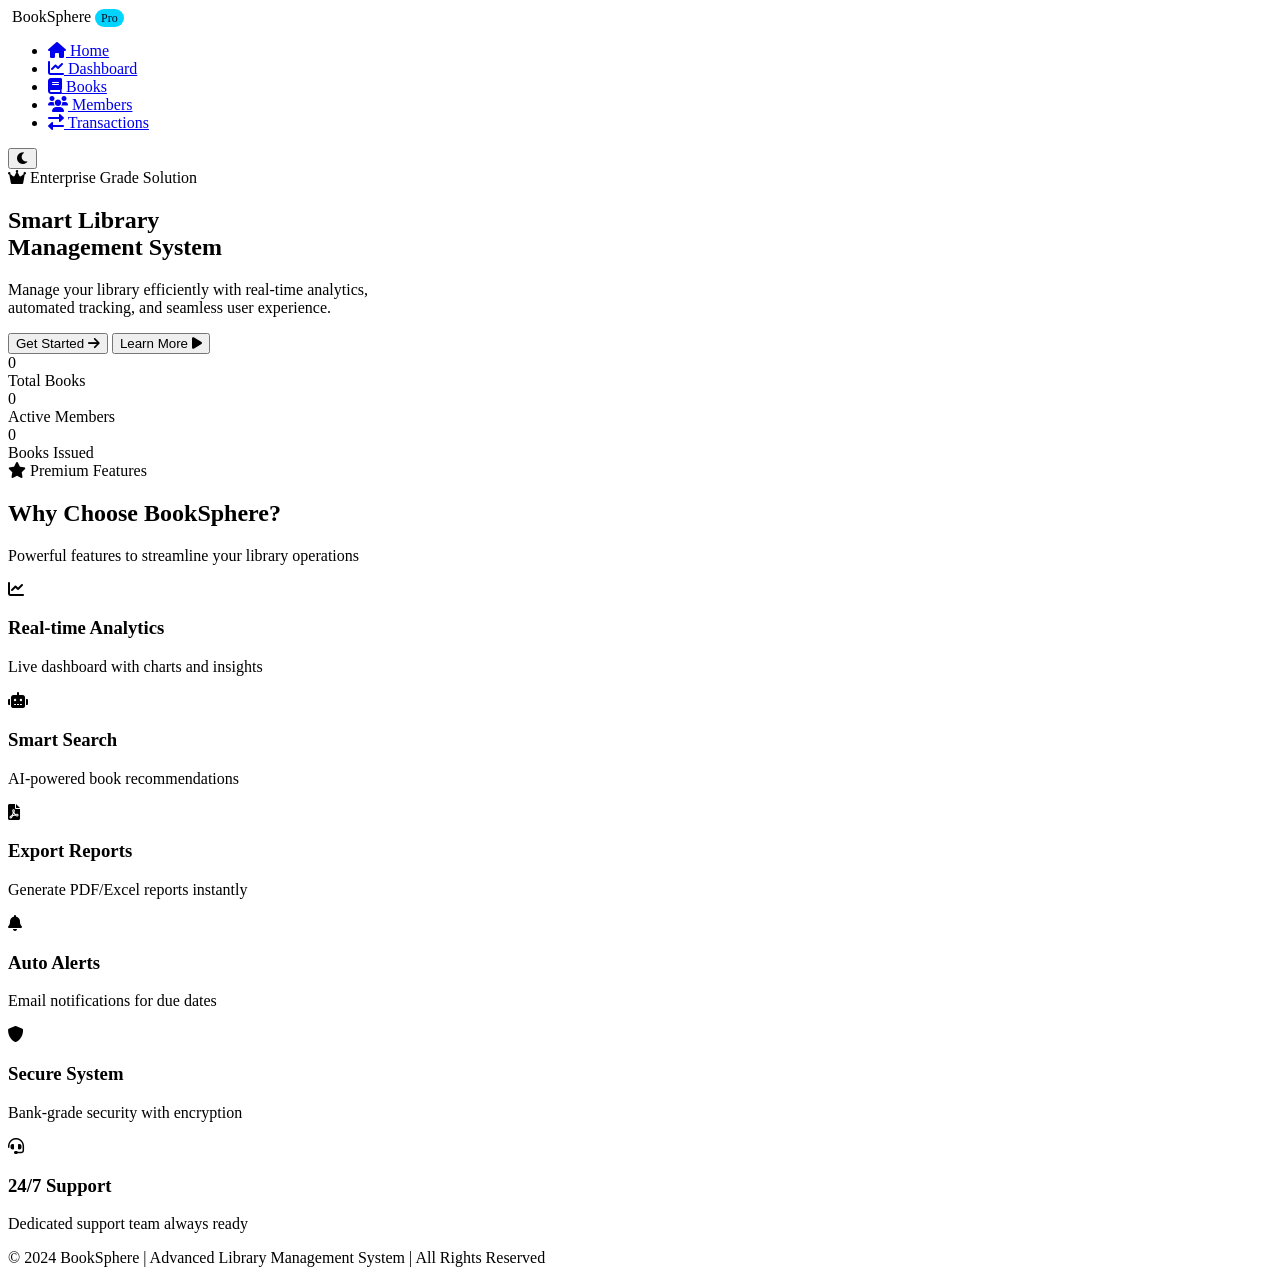
==== index.html @ d644be4f "Add files via upload" ====
<!DOCTYPE html>
<html lang="en">
<head>
    <meta charset="UTF-8">
    <meta name="viewport" content="width=device-width, initial-scale=1.0">
    <title>BookSphere - Modern Library Management System</title>
    
    <!-- CSS Link -->
    <link rel="stylesheet" href="css/style.css">
    
    <!-- Google Fonts -->
    <link href="https://fonts.googleapis.com/css2?family=Poppins:wght@300;400;500;600;700;800&display=swap" rel="stylesheet">
    
    <!-- Font Awesome Icons -->
    <link rel="stylesheet" href="https://cdnjs.cloudflare.com/ajax/libs/font-awesome/6.0.0/css/all.min.css">
</head>
<body>
<!-- Navigation Bar -->
    <nav class="navbar">
        <div class="nav-container">
            <div class="logo">
                <i class="fas fa-book-sparkles"></i>
                <span>BookSphere <span style="font-size: 12px; background: #00d4ff; color: #0a0e27; padding: 2px 6px; border-radius: 20px;">Pro</span></span>
            </div>
            <ul class="nav-menu">
                <li><a href="index.html" class="active"><i class="fas fa-home"></i> Home</a></li>
                <li><a href="dashboard.html"><i class="fas fa-chart-line"></i> Dashboard</a></li>
                <li><a href="books.html"><i class="fas fa-book"></i> Books</a></li>
                <li><a href="members.html"><i class="fas fa-users"></i> Members</a></li>
                <li><a href="transactions.html"><i class="fas fa-exchange-alt"></i> Transactions</a></li>
            </ul>
            <div class="nav-controls">
                <button id="themeToggle" class="theme-btn">
                    <i class="fas fa-moon"></i>
                </button>
            </div>
        </div>
    </nav>

    <!-- Hero Section -->
    <section class="hero">
        <div class="hero-content">
            <div class="hero-badge">
                <i class="fas fa-crown"></i> Enterprise Grade Solution
            </div>
            <h1 class="hero-title">
                Smart Library<br>
                <span class="gradient-text">Management System</span>
            </h1>
            <p class="hero-text">
                Manage your library efficiently with real-time analytics,<br>
                automated tracking, and seamless user experience.
            </p>
            <div class="hero-buttons">
                <button onclick="location.href='dashboard.html'" class="btn-primary">
                    Get Started <i class="fas fa-arrow-right"></i>
                </button>
                <button onclick="scrollToFeatures()" class="btn-outline">
                    Learn More <i class="fas fa-play"></i>
                </button>
            </div>
            <div class="hero-stats">
                <div class="stat">
                    <div class="stat-number" id="statBooks">0</div>
                    <div class="stat-label">Total Books</div>
                </div>
                <div class="stat">
                    <div class="stat-number" id="statMembers">0</div>
                    <div class="stat-label">Active Members</div>
                </div>
                <div class="stat">
                    <div class="stat-number" id="statIssued">0</div>
                    <div class="stat-label">Books Issued</div>
                </div>
            </div>
        </div>
    </section>
<!-- Features Section -->
    <section class="features" id="features">
        <div class="container">
            <div class="section-header">
                <span class="section-badge"><i class="fas fa-star"></i> Premium Features</span>
                <h2>Why Choose <span class="gradient-text">BookSphere?</span></h2>
                <p>Powerful features to streamline your library operations</p>
            </div>
            <div class="features-grid">
                <div class="feature-card">
                    <div class="feature-icon">
                        <i class="fas fa-chart-line"></i>
                    </div>
                    <h3>Real-time Analytics</h3>
                    <p>Live dashboard with charts and insights</p>
                </div>
                <div class="feature-card">
                    <div class="feature-icon">
                        <i class="fas fa-robot"></i>
                    </div>
                    <h3>Smart Search</h3>
                    <p>AI-powered book recommendations</p>
                </div>
                <div class="feature-card">
                    <div class="feature-icon">
                        <i class="fas fa-file-pdf"></i>
                    </div>
                    <h3>Export Reports</h3>
                    <p>Generate PDF/Excel reports instantly</p>
                </div>
                <div class="feature-card">
                    <div class="feature-icon">
                        <i class="fas fa-bell"></i>
                    </div>
                    <h3>Auto Alerts</h3>
                    <p>Email notifications for due dates</p>
                </div>
                <div class="feature-card">
                    <div class="feature-icon">
                        <i class="fas fa-shield-alt"></i>
                    </div>
                    <h3>Secure System</h3>
                    <p>Bank-grade security with encryption</p>
                </div>
                <div class="feature-card">
                    <div class="feature-icon">
                        <i class="fas fa-headset"></i>
                    </div>
                    <h3>24/7 Support</h3>
                    <p>Dedicated support team always ready</p>
                </div>
            </div>
        </div>
    </section>

    <!-- Footer -->
    <footer>
        <p>&copy; 2024 BookSphere | Advanced Library Management System | All Rights Reserved</p>
    </footer>

    <!-- JavaScript Files -->
    <script src="js/data.js"></script>
    <script src="js/main.js"></script>

    <script>
        // Scroll to features section
        function scrollToFeatures() {
            document.getElementById('features').scrollIntoView({ behavior: 'smooth' });
        }

        // Update homepage stats
        function updateHomepageStats() {
            const stats = library.getStats();
            document.getElementById('statBooks').textContent = stats.totalBooks;
            document.getElementById('statMembers').textContent = stats.totalMembers;
            document.getElementById('statIssued').textContent = stats.booksIssued;
        }

        // Theme Toggle
        const themeToggle = document.getElementById('themeToggle');
        let isDark = true;
     if(themeToggle) {
            themeToggle.addEventListener('click', () => {
                isDark = !isDark;
                if(isDark) {
                    document.body.style.background = "#0a0e27";
                    themeToggle.innerHTML = '<i class="fas fa-moon"></i>';
                } else {
                    document.body.style.background = "#f0f0f0";
                    document.body.style.color = "#333";
                    themeToggle.innerHTML = '<i class="fas fa-sun"></i>';
                }
            });
        }
        // Initialize
        setTimeout(updateHomepageStats, 100);
    </script>
</body>
</html>
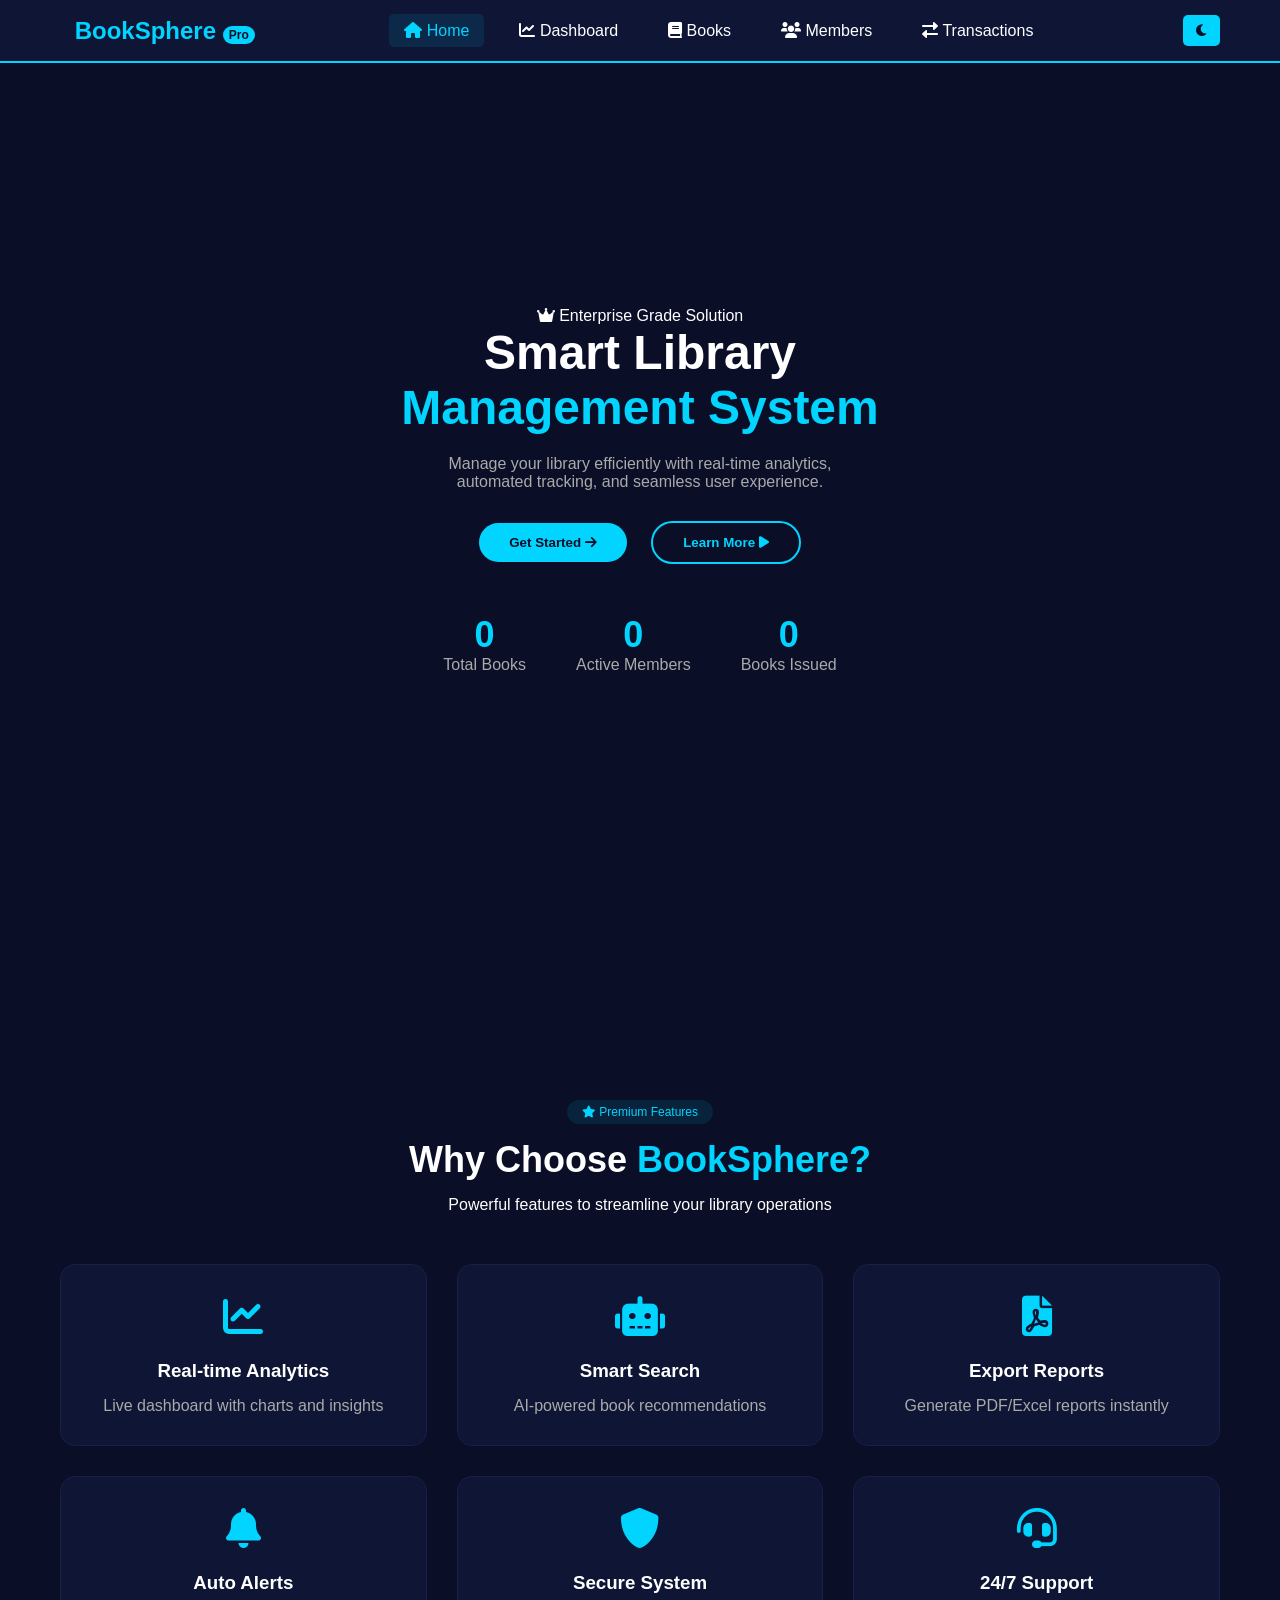
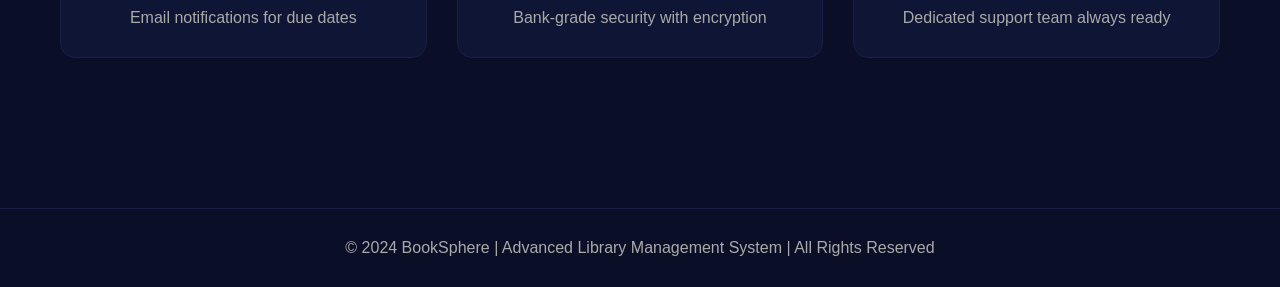
==== commit 2edea959: "Fix HTML encoding issues in index.html" ====
--- a/index.html
+++ b/index.html
@@ -6,7 +6,7 @@
     <title>BookSphere - Modern Library Management System</title>
     
     <!-- CSS Link -->
-    <link rel="stylesheet" href="css/style.css">
+    <link rel="stylesheet" href="style.css">
     
     <!-- Google Fonts -->
     <link href="https://fonts.googleapis.com/css2?family=Poppins:wght@300;400;500;600;700;800&display=swap" rel="stylesheet">
@@ -173,4 +173,4 @@
         setTimeout(updateHomepageStats, 100);
     </script>
 </body>
-</html>+</html>
--- a/style.css
+++ b/style.css
@@ -0,0 +1,608 @@
+* {
+    margin: 0;
+    padding: 0;
+    box-sizing: border-box;
+}
+
+body {
+    font-family: 'Segoe UI', Tahoma, Geneva, Verdana, sans-serif;
+    background: #0a0e27;
+    color: #fff;
+}
+
+/* Navbar */
+.navbar {
+    background: #0f1535;
+    padding: 15px 0;
+    position: fixed;
+    width: 100%;
+    top: 0;
+    z-index: 100;
+    border-bottom: 2px solid #00d4ff;
+}
+
+.nav-container {
+    max-width: 1200px;
+    margin: auto;
+    padding: 0 20px;
+    display: flex;
+    justify-content: space-between;
+    align-items: center;
+}
+
+.logo {
+    font-size: 24px;
+    font-weight: bold;
+    color: #00d4ff;
+}
+
+.logo i {
+    margin-right: 8px;
+}
+
+.nav-menu {
+    display: flex;
+    list-style: none;
+    gap: 20px;
+}
+
+.nav-menu a {
+    color: #fff;
+    text-decoration: none;
+    padding: 8px 15px;
+    transition: 0.3s;
+}
+
+.nav-menu a:hover, .nav-menu a.active {
+    color: #00d4ff;
+    background: rgba(0, 212, 255, 0.1);
+    border-radius: 5px;
+}
+
+.theme-btn {
+    background: #00d4ff;
+    border: none;
+    padding: 8px 12px;
+    border-radius: 5px;
+    cursor: pointer;
+    color: #0a0e27;
+    font-weight: bold;
+}
+
+/* Hero Section */
+.hero {
+    min-height: 100vh;
+    display: flex;
+    align-items: center;
+    justify-content: center;
+    text-align: center;
+    padding-top: 80px;
+}
+
+.hero-title {
+    font-size: 48px;
+    margin-bottom: 20px;
+}
+
+.gradient-text {
+    color: #00d4ff;
+}
+
+.hero-text {
+    color: #aaa;
+    margin-bottom: 30px;
+}
+
+.hero-stats {
+    display: flex;
+    justify-content: center;
+    gap: 50px;
+    margin-top: 50px;
+}
+
+.stat-number {
+    font-size: 36px;
+    font-weight: bold;
+    color: #00d4ff;
+}
+
+.stat-label {
+    color: #aaa;
+}
+
+/* Buttons */
+.btn-primary, .btn-outline {
+    padding: 12px 30px;
+    border-radius: 25px;
+    font-weight: bold;
+    cursor: pointer;
+    margin: 0 10px;
+    border: none;
+}
+
+.btn-primary {
+    background: #00d4ff;
+    color: #0a0e27;
+}
+
+.btn-outline {
+    background: transparent;
+    border: 2px solid #00d4ff;
+    color: #00d4ff;
+}
+
+.btn-primary:hover, .btn-outline:hover {
+    transform: scale(1.05);
+}
+
+/* Container */
+.container {
+    max-width: 1200px;
+    margin: 100px auto 0;
+    padding: 20px;
+}
+
+/* Page Header */
+.page-header {
+    display: flex;
+    justify-content: space-between;
+    align-items: center;
+    margin-bottom: 30px;
+}
+
+.page-header h1 {
+    font-size: 32px;
+    color: #00d4ff;
+}
+
+/* Stats Grid */
+.stats-grid {
+    display: grid;
+    grid-template-columns: repeat(auto-fit, minmax(250px, 1fr));
+    gap: 20px;
+    margin-bottom: 30px;
+}
+
+.stat-card {
+    background: #0f1535;
+    padding: 20px;
+    border-radius: 15px;
+    display: flex;
+    align-items: center;
+    gap: 15px;
+    border: 1px solid #1a1f45;
+}
+
+.stat-icon {
+    width: 60px;
+    height: 60px;
+    background: rgba(0, 212, 255, 0.1);
+    border-radius: 12px;
+    display: flex;
+    align-items: center;
+    justify-content: center;
+    font-size: 28px;
+}
+
+.stat-icon.blue { color: #00d4ff; }
+.stat-icon.green { color: #00ff88; }
+.stat-icon.orange { color: #ffaa00; }
+.stat-icon.purple { color: #7000ff; }
+
+.stat-details h3 {
+    font-size: 28px;
+}
+
+.stat-details p {
+    color: #aaa;
+}
+
+.trend {
+    font-size: 12px;
+    padding: 2px 8px;
+    border-radius: 20px;
+}
+
+.trend.up { background: rgba(0, 255, 136, 0.2); color: #00ff88; }
+.trend.down { background: rgba(255, 51, 102, 0.2); color: #ff3366; }
+
+/* Charts */
+.charts-row {
+    display: grid;
+    grid-template-columns: repeat(auto-fit, minmax(400px, 1fr));
+    gap: 20px;
+    margin-bottom: 30px;
+}
+
+.chart-container {
+    background: #0f1535;
+    padding: 20px;
+    border-radius: 15px;
+    border: 1px solid #1a1f45;
+}
+
+.chart-header {
+    display: flex;
+    justify-content: space-between;
+    margin-bottom: 15px;
+    color: #00d4ff;
+}
+
+/* Books Grid */
+.books-grid {
+    display: grid;
+    grid-template-columns: repeat(auto-fill, minmax(300px, 1fr));
+    gap: 20px;
+    margin-top: 20px;
+}
+
+.book-card {
+    background: #0f1535;
+    padding: 20px;
+    border-radius: 15px;
+    border: 1px solid #1a1f45;
+}
+
+.book-card h3 {
+    color: #00d4ff;
+    margin-bottom: 10px;
+}
+
+.book-card p {
+    color: #aaa;
+    margin: 5px 0;
+}
+
+.book-status {
+    display: inline-block;
+    padding: 5px 12px;
+    border-radius: 20px;
+    font-size: 12px;
+    margin-top: 10px;
+}
+
+.status-available {
+    background: rgba(0, 255, 136, 0.2);
+    color: #00ff88;
+}
+
+.status-issued {
+    background: rgba(255, 51, 102, 0.2);
+    color: #ff3366;
+}
+
+/* Search Bar */
+.search-filter-bar {
+    display: flex;
+    gap: 15px;
+    margin: 20px 0;
+    flex-wrap: wrap;
+}
+
+.search-box {
+    flex: 1;
+    position: relative;
+}
+
+.search-box i {
+    position: absolute;
+    left: 15px;
+    top: 50%;
+    transform: translateY(-50%);
+    color: #aaa;
+}
+
+.search-box input {
+    width: 100%;
+    padding: 12px 15px 12px 45px;
+    background: #0f1535;
+    border: 1px solid #1a1f45;
+    border-radius: 10px;
+    color: #fff;
+}
+
+.filter-select {
+    padding: 12px 15px;
+    background: #0f1535;
+    border: 1px solid #1a1f45;
+    border-radius: 10px;
+    color: #fff;
+    cursor: pointer;
+}
+
+/* Stats Summary */
+.stats-summary {
+    display: flex;
+    gap: 20px;
+    padding: 15px;
+    background: #0f1535;
+    border-radius: 10px;
+    margin: 20px 0;
+}
+
+.summary-item strong {
+    color: #00d4ff;
+    font-size: 18px;
+}
+
+/* Members Grid */
+.members-grid {
+    display: grid;
+    grid-template-columns: repeat(auto-fill, minmax(350px, 1fr));
+    gap: 20px;
+    margin-top: 20px;
+}
+
+.member-card {
+    background: #0f1535;
+    padding: 20px;
+    border-radius: 15px;
+    border: 1px solid #1a1f45;
+}
+
+.member-card h3 {
+    color: #00d4ff;
+    margin-bottom: 10px;
+}
+
+.member-card p {
+    color: #aaa;
+    margin: 8px 0;
+}
+
+.member-stats {
+    margin-top: 15px;
+    padding-top: 15px;
+    border-top: 1px solid #1a1f45;
+}
+
+/* Transactions */
+.transactions-table {
+    background: #0f1535;
+    border-radius: 15px;
+    overflow-x: auto;
+}
+
+table {
+    width: 100%;
+    border-collapse: collapse;
+}
+
+th, td {
+    padding: 15px;
+    text-align: left;
+    border-bottom: 1px solid #1a1f45;
+}
+
+th {
+    color: #00d4ff;
+}
+
+/* Forms */
+.form-group {
+    margin-bottom: 20px;
+}
+
+.form-group label {
+    display: block;
+    margin-bottom: 8px;
+    color: #aaa;
+}
+
+.form-group input, .form-group select {
+    width: 100%;
+    padding: 12px;
+    background: #0a0e27;
+    border: 1px solid #1a1f45;
+    border-radius: 8px;
+    color: #fff;
+}
+
+.form-row {
+    display: grid;
+    grid-template-columns: 1fr 1fr;
+    gap: 15px;
+    margin-bottom: 15px;
+}
+
+/* Issue/Return */
+.issue-container, .return-container {
+    display: grid;
+    grid-template-columns: 1fr 1fr;
+    gap: 20px;
+}
+
+.issue-form-card, .return-form-card, .recent-issues, .issued-books-list {
+    background: #0f1535;
+    padding: 20px;
+    border-radius: 15px;
+    border: 1px solid #1a1f45;
+}
+
+.btn-block {
+    width: 100%;
+}
+
+/* Modal */
+.modal {
+    display: none;
+    position: fixed;
+    z-index: 1000;
+    left: 0;
+    top: 0;
+    width: 100%;
+    height: 100%;
+    background: rgba(0,0,0,0.8);
+}
+
+.modal-content {
+    background: #0f1535;
+    margin: 10% auto;
+    width: 90%;
+    max-width: 500px;
+    border-radius: 15px;
+}
+
+.modal-header {
+    padding: 20px;
+    border-bottom: 1px solid #1a1f45;
+    display: flex;
+    justify-content: space-between;
+}
+
+.close {
+    font-size: 28px;
+    cursor: pointer;
+}
+
+/* Activity */
+.recent-activity {
+    background: #0f1535;
+    padding: 20px;
+    border-radius: 15px;
+    margin-top: 30px;
+}
+
+.activity-header {
+    display: flex;
+    justify-content: space-between;
+    margin-bottom: 15px;
+}
+
+.activity-item {
+    display: flex;
+    align-items: center;
+    gap: 15px;
+    padding: 10px;
+    border-bottom: 1px solid #1a1f45;
+}
+
+.activity-icon {
+    width: 35px;
+    height: 35px;
+    background: rgba(0, 212, 255, 0.1);
+    border-radius: 50%;
+    display: flex;
+    align-items: center;
+    justify-content: center;
+}
+
+.activity-time {
+    font-size: 12px;
+    color: #aaa;
+}
+
+/* Features */
+.features {
+    padding: 80px 0;
+}
+
+.section-header {
+    text-align: center;
+    margin-bottom: 50px;
+}
+
+.section-badge {
+    display: inline-block;
+    background: rgba(0, 212, 255, 0.1);
+    color: #00d4ff;
+    padding: 5px 15px;
+    border-radius: 20px;
+    font-size: 12px;
+}
+
+.section-header h2 {
+    font-size: 36px;
+    margin: 15px 0;
+}
+
+.features-grid {
+    display: grid;
+    grid-template-columns: repeat(auto-fit, minmax(280px, 1fr));
+    gap: 30px;
+    max-width: 1200px;
+    margin: auto;
+}
+
+.feature-card {
+    background: #0f1535;
+    padding: 30px;
+    border-radius: 15px;
+    text-align: center;
+    border: 1px solid #1a1f45;
+}
+
+.feature-icon {
+    font-size: 40px;
+    color: #00d4ff;
+    margin-bottom: 20px;
+}
+
+.feature-card h3 {
+    margin-bottom: 15px;
+}
+
+.feature-card p {
+    color: #aaa;
+}
+
+/* Footer */
+footer {
+    text-align: center;
+    padding: 30px;
+    border-top: 1px solid #1a1f45;
+    margin-top: 50px;
+    color: #aaa;
+}
+
+/* Responsive */
+@media (max-width: 768px) {
+    .nav-menu {
+        display: none;
+    }
+    
+    .hero-title {
+        font-size: 32px;
+    }
+    
+    .stats-grid, .charts-row {
+        grid-template-columns: 1fr;
+    }
+    
+    .issue-container, .return-container {
+        grid-template-columns: 1fr;
+    }
+    
+    .form-row {
+        grid-template-columns: 1fr;
+    }
+    
+    .features-grid {
+        grid-template-columns: 1fr;
+    }
+    
+    .hero-stats {
+        flex-direction: column;
+        gap: 20px;
+    }
+    
+    .page-header {
+        flex-direction: column;
+        text-align: center;
+    }
+}
+
+@media (max-width: 480px) {
+    .hero-title {
+        font-size: 24px;
+    }
+    
+    .section-header h2 {
+        font-size: 24px;
+    }
+    
+    .btn-primary, .btn-outline {
+        padding: 8px 16px;
+        font-size: 12px;
+    }
+}
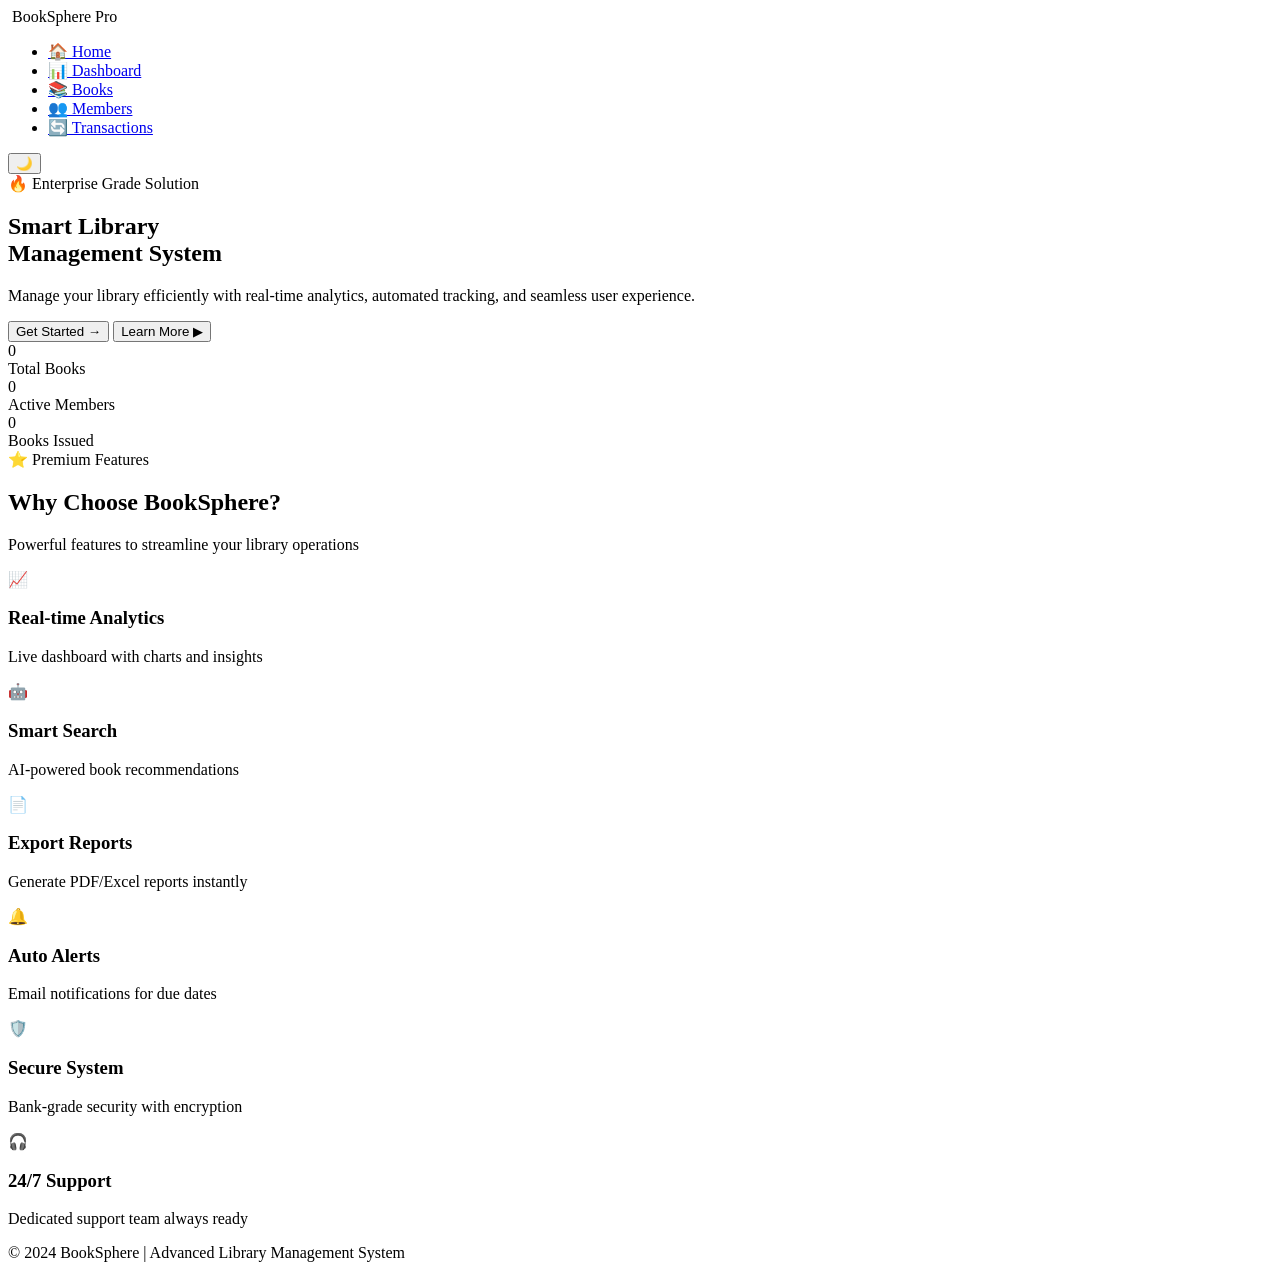
==== commit a8dddef8: "Update index.html" ====
--- a/index.html
+++ b/index.html
@@ -3,174 +3,77 @@
 <head>
     <meta charset="UTF-8">
     <meta name="viewport" content="width=device-width, initial-scale=1.0">
-    <title>BookSphere - Modern Library Management System</title>
-    
-    <!-- CSS Link -->
-    <link rel="stylesheet" href="style.css">
-    
-    <!-- Google Fonts -->
+    <title>BookSphere - Library Management System</title>
+    <link rel="stylesheet" href="css/style.css">
     <link href="https://fonts.googleapis.com/css2?family=Poppins:wght@300;400;500;600;700;800&display=swap" rel="stylesheet">
-    
-    <!-- Font Awesome Icons -->
     <link rel="stylesheet" href="https://cdnjs.cloudflare.com/ajax/libs/font-awesome/6.0.0/css/all.min.css">
 </head>
 <body>
-<!-- Navigation Bar -->
+
     <nav class="navbar">
         <div class="nav-container">
             <div class="logo">
                 <i class="fas fa-book-sparkles"></i>
-                <span>BookSphere <span style="font-size: 12px; background: #00d4ff; color: #0a0e27; padding: 2px 6px; border-radius: 20px;">Pro</span></span>
+                <span>BookSphere <span class="pro-badge">Pro</span></span>
             </div>
             <ul class="nav-menu">
-                <li><a href="index.html" class="active"><i class="fas fa-home"></i> Home</a></li>
-                <li><a href="dashboard.html"><i class="fas fa-chart-line"></i> Dashboard</a></li>
-                <li><a href="books.html"><i class="fas fa-book"></i> Books</a></li>
-                <li><a href="members.html"><i class="fas fa-users"></i> Members</a></li>
-                <li><a href="transactions.html"><i class="fas fa-exchange-alt"></i> Transactions</a></li>
+                <li><a href="index.html" class="active">🏠 Home</a></li>
+                <li><a href="dashboard.html">📊 Dashboard</a></li>
+                <li><a href="books.html">📚 Books</a></li>
+                <li><a href="members.html">👥 Members</a></li>
+                <li><a href="transactions.html">🔄 Transactions</a></li>
             </ul>
-            <div class="nav-controls">
-                <button id="themeToggle" class="theme-btn">
-                    <i class="fas fa-moon"></i>
-                </button>
-            </div>
+            <button id="themeToggle" class="theme-btn">🌙</button>
         </div>
     </nav>
 
-    <!-- Hero Section -->
     <section class="hero">
         <div class="hero-content">
-            <div class="hero-badge">
-                <i class="fas fa-crown"></i> Enterprise Grade Solution
-            </div>
-            <h1 class="hero-title">
-                Smart Library<br>
-                <span class="gradient-text">Management System</span>
-            </h1>
-            <p class="hero-text">
-                Manage your library efficiently with real-time analytics,<br>
-                automated tracking, and seamless user experience.
-            </p>
+            <div class="hero-badge">🔥 Enterprise Grade Solution</div>
+            <h1 class="hero-title">Smart Library<br><span class="gradient-text">Management System</span></h1>
+            <p class="hero-text">Manage your library efficiently with real-time analytics, automated tracking, and seamless user experience.</p>
             <div class="hero-buttons">
-                <button onclick="location.href='dashboard.html'" class="btn-primary">
-                    Get Started <i class="fas fa-arrow-right"></i>
-                </button>
-                <button onclick="scrollToFeatures()" class="btn-outline">
-                    Learn More <i class="fas fa-play"></i>
-                </button>
+                <button onclick="location.href='dashboard.html'" class="btn-primary">Get Started →</button>
+                <button onclick="scrollToFeatures()" class="btn-outline">Learn More ▶</button>
             </div>
             <div class="hero-stats">
-                <div class="stat">
-                    <div class="stat-number" id="statBooks">0</div>
-                    <div class="stat-label">Total Books</div>
-                </div>
-                <div class="stat">
-                    <div class="stat-number" id="statMembers">0</div>
-                    <div class="stat-label">Active Members</div>
-                </div>
-                <div class="stat">
-                    <div class="stat-number" id="statIssued">0</div>
-                    <div class="stat-label">Books Issued</div>
-                </div>
+                <div class="stat"><div class="stat-number" id="statBooks">0</div><div class="stat-label">Total Books</div></div>
+                <div class="stat"><div class="stat-number" id="statMembers">0</div><div class="stat-label">Active Members</div></div>
+                <div class="stat"><div class="stat-number" id="statIssued">0</div><div class="stat-label">Books Issued</div></div>
             </div>
         </div>
     </section>
-<!-- Features Section -->
+
     <section class="features" id="features">
         <div class="container">
             <div class="section-header">
-                <span class="section-badge"><i class="fas fa-star"></i> Premium Features</span>
+                <span class="section-badge">⭐ Premium Features</span>
                 <h2>Why Choose <span class="gradient-text">BookSphere?</span></h2>
                 <p>Powerful features to streamline your library operations</p>
             </div>
             <div class="features-grid">
-                <div class="feature-card">
-                    <div class="feature-icon">
-                        <i class="fas fa-chart-line"></i>
-                    </div>
-                    <h3>Real-time Analytics</h3>
-                    <p>Live dashboard with charts and insights</p>
-                </div>
-                <div class="feature-card">
-                    <div class="feature-icon">
-                        <i class="fas fa-robot"></i>
-                    </div>
-                    <h3>Smart Search</h3>
-                    <p>AI-powered book recommendations</p>
-                </div>
-                <div class="feature-card">
-                    <div class="feature-icon">
-                        <i class="fas fa-file-pdf"></i>
-                    </div>
-                    <h3>Export Reports</h3>
-                    <p>Generate PDF/Excel reports instantly</p>
-                </div>
-                <div class="feature-card">
-                    <div class="feature-icon">
-                        <i class="fas fa-bell"></i>
-                    </div>
-                    <h3>Auto Alerts</h3>
-                    <p>Email notifications for due dates</p>
-                </div>
-                <div class="feature-card">
-                    <div class="feature-icon">
-                        <i class="fas fa-shield-alt"></i>
-                    </div>
-                    <h3>Secure System</h3>
-                    <p>Bank-grade security with encryption</p>
-                </div>
-                <div class="feature-card">
-                    <div class="feature-icon">
-                        <i class="fas fa-headset"></i>
-                    </div>
-                    <h3>24/7 Support</h3>
-                    <p>Dedicated support team always ready</p>
-                </div>
+                <div class="feature-card"><div class="feature-icon">📈</div><h3>Real-time Analytics</h3><p>Live dashboard with charts and insights</p></div>
+                <div class="feature-card"><div class="feature-icon">🤖</div><h3>Smart Search</h3><p>AI-powered book recommendations</p></div>
+                <div class="feature-card"><div class="feature-icon">📄</div><h3>Export Reports</h3><p>Generate PDF/Excel reports instantly</p></div>
+                <div class="feature-card"><div class="feature-icon">🔔</div><h3>Auto Alerts</h3><p>Email notifications for due dates</p></div>
+                <div class="feature-card"><div class="feature-icon">🛡️</div><h3>Secure System</h3><p>Bank-grade security with encryption</p></div>
+                <div class="feature-card"><div class="feature-icon">🎧</div><h3>24/7 Support</h3><p>Dedicated support team always ready</p></div>
             </div>
         </div>
     </section>
 
-    <!-- Footer -->
-    <footer>
-        <p>&copy; 2024 BookSphere | Advanced Library Management System | All Rights Reserved</p>
-    </footer>
+    <footer><p>© 2024 BookSphere | Advanced Library Management System</p></footer>
 
-    <!-- JavaScript Files -->
     <script src="js/data.js"></script>
     <script src="js/main.js"></script>
-
     <script>
-        // Scroll to features section
-        function scrollToFeatures() {
-            document.getElementById('features').scrollIntoView({ behavior: 'smooth' });
-        }
-
-        // Update homepage stats
-        function updateHomepageStats() {
+        function scrollToFeatures() { document.getElementById('features').scrollIntoView({ behavior: 'smooth' }); }
+        setTimeout(() => {
             const stats = library.getStats();
-            document.getElementById('statBooks').textContent = stats.totalBooks;
-            document.getElementById('statMembers').textContent = stats.totalMembers;
-            document.getElementById('statIssued').textContent = stats.booksIssued;
-        }
-
-        // Theme Toggle
-        const themeToggle = document.getElementById('themeToggle');
-        let isDark = true;
-     if(themeToggle) {
-            themeToggle.addEventListener('click', () => {
-                isDark = !isDark;
-                if(isDark) {
-                    document.body.style.background = "#0a0e27";
-                    themeToggle.innerHTML = '<i class="fas fa-moon"></i>';
-                } else {
-                    document.body.style.background = "#f0f0f0";
-                    document.body.style.color = "#333";
-                    themeToggle.innerHTML = '<i class="fas fa-sun"></i>';
-                }
-            });
-        }
-        // Initialize
-        setTimeout(updateHomepageStats, 100);
+            document.getElementById('statBooks').innerText = stats.totalBooks;
+            document.getElementById('statMembers').innerText = stats.totalMembers;
+            document.getElementById('statIssued').innerText = stats.booksIssued;
+        }, 100);
     </script>
 </body>
 </html>
